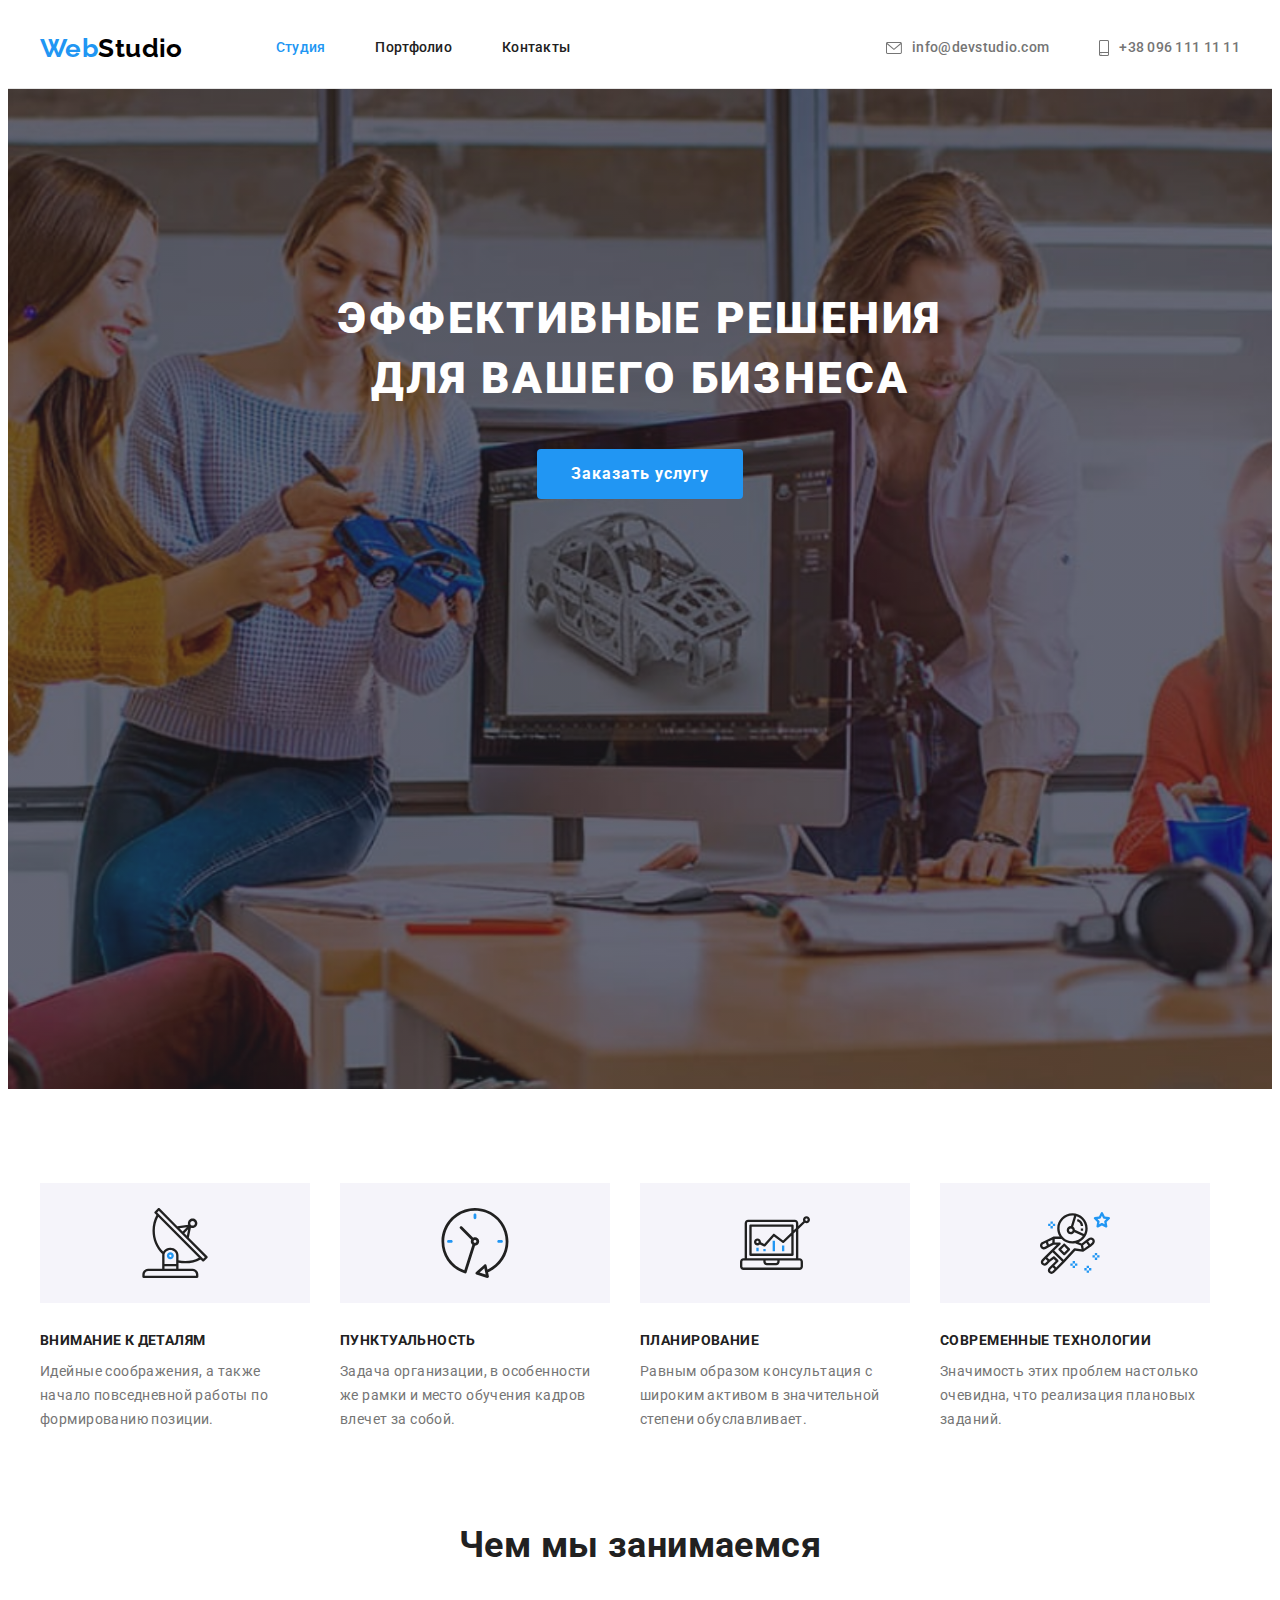
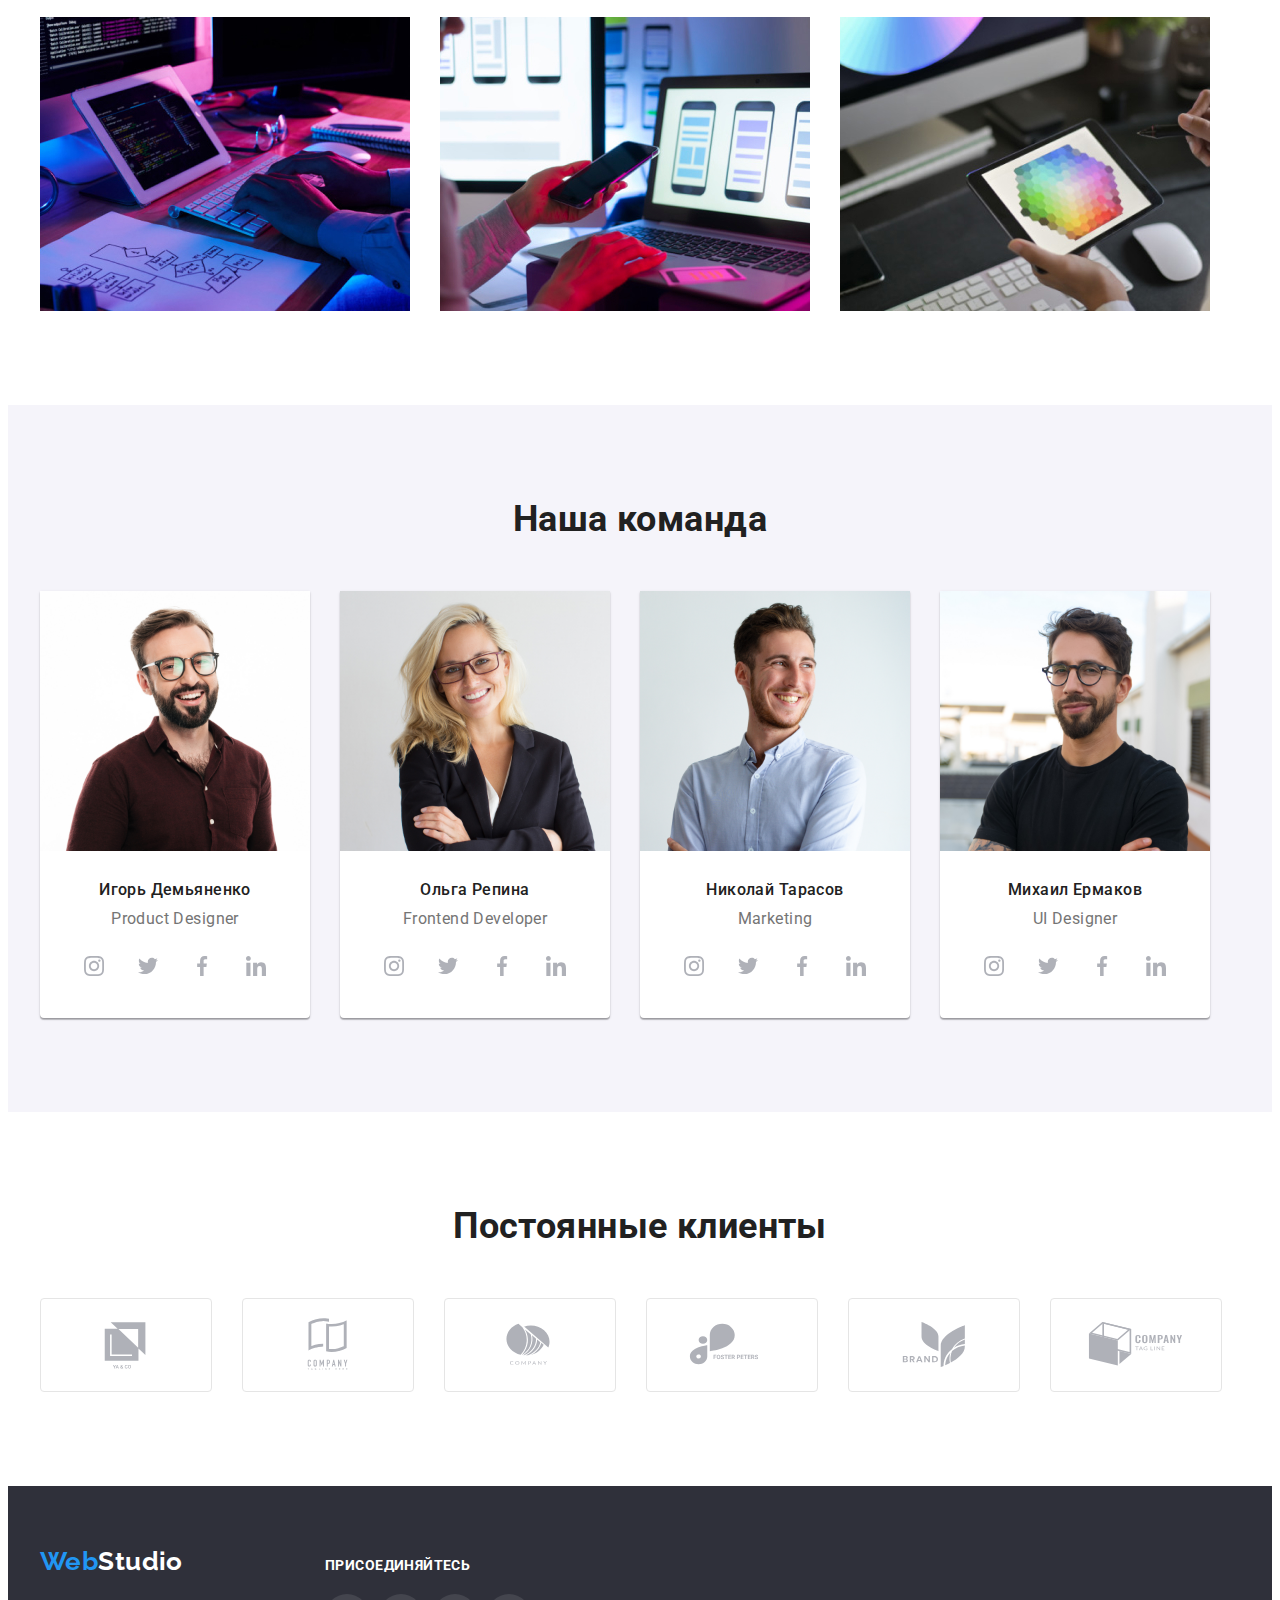
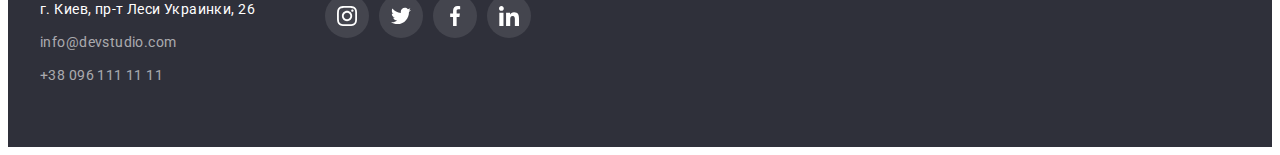
==== index.html @ 0ec6caa2 "Копирует файлы" ====
<!DOCTYPE html>
<html lang="ru">
  <head>
    <meta charset="UTF-8" />
    <meta http-equiv="X-UA-Compatible" content="IE=edge" />
    <meta name="viewport" content="width=device-width, initial-scale=1.0" />
    <title>Document</title>
    <link rel="preconnect" href="https://fonts.googleapis.com" />
    <link rel="preconnect" href="https://fonts.gstatic.com" crossorigin />
    <link
      href="https://fonts.googleapis.com/css2?family=Raleway:wght@700&family=Roboto:wght@400;500;700;900&display=swap"
      rel="stylesheet"
    />
    <link rel="stylesheet" href="https://cdnjs.cloudflare.com/ajax/libs/modern-normalize/1.1.0/modern-normalize.min.css" integrity="sha512-wpPYUAdjBVSE4KJnH1VR1HeZfpl1ub8YT/NKx4PuQ5NmX2tKuGu6U/JRp5y+Y8XG2tV+wKQpNHVUX03MfMFn9Q==" crossorigin="anonymous" referrerpolicy="no-referrer" />
    <link rel="stylesheet" href="./css/styles.css" />
  </head>
  <body>
    <!--Шапка профиля-->

    <header class="header">
      <div class="container nav-mine">
      <nav class="navigation">
        <a href="./index.html" class="logo">Web<span class="logoStudio">Studio</span></a>

        <ul class="site-nav list">
          <li class="item"><a href="./index.html" class="link current">Студия</a></li>
          <li class="item"><a href="./portfolio.html" class="link">Портфолио</a></li>
          <li class="item"><a href="" class="link">Контакты</a></li>
        </ul>
      </nav>
      <ul class="site-cont list">
        <li class="item">
          <a href="mailto:info@devstudio.com" class="link">
            <svg class="icon-envelope" width="16" height="12">
              <use href="./images/symbol-defs.svg#envelope"></use>
            </svg>
            info@devstudio.com</a></li>
        <li class="item">
          <a href="tel:+380961111111" class="link">
            <svg class="icon-envelope" width="10" height="16">
              <use href="./images/symbol-defs.svg#smartphone"></use>
            </svg>
            +38 096 111 11 11</a></li>
      </ul>
      </div>
    </header>
    <main>
      <!--Главная секция-->

      
      <section class="main-name">
        <div class="container">
        <h1 class="main-name-title">Эффективные решения <br> для вашего бизнеса</h1>
        <button type="button" class="button primary link">Заказать услугу</button>
        </div>
      </section>
      

      <!--Особенности-->

      <section class="section fon-bnf">
        <div class="container">
        <h2 class="section-title visually-hidden">Особенности</h2>
        <ul class="benefits list">
          <li class="item">
            <div class="item-icon">
              <svg class="icon-name-bnf">
                <use href="./images/symbol-defs.svg#antenna"></use>
              </svg>
            </div>
            <h3 class="benefits-title">Внимание к деталям</h3>
            <p class="benefits-about">
              Идейные соображения, а также начало повседневной работы по формированию позиции.
            </p>
          </li>
          <li class="item icon-clock">
            <div class="item-icon">
              <svg class="icon-name-bnf">
                <use href="./images/symbol-defs.svg#clock"></use>
              </svg>
            </div>
            <h3 class="benefits-title">Пунктуальность</h3>
            <p class="benefits-about">
              Задача организации, в особенности же рамки и место обучения кадров влечет за собой.
            </p>
          </li>
          <li class="item icon-diagram">
            <div class="item-icon">
              <svg class="icon-name-bnf">
                <use href="./images/symbol-defs.svg#diagram"></use>
              </svg>
            </div>
            <h3 class="benefits-title">Планирование</h3>
            <p class="benefits-about">
              Равным образом консультация с широким активом в значительной степени обуславливает.
            </p>
          </li>
          <li class="item icon-astronaut">
            <div class="item-icon">
              <svg class="icon-name-bnf">
                <use href="./images/symbol-defs.svg#astronaut"></use>
              </svg>
            </div>
            <h3 class="benefits-title">Современные технологии</h3>
            <p class="benefits-about">
              Значимость этих проблем настолько очевидна, что реализация плановых заданий.
            </p>
          </li>
        </ul>
        </div>
      </section>

      <!--Чем мы занимаемся-->

      <section class="section">
        <div class="container">
        <h2 class="section-title">Чем мы занимаемся</h2>

        <ul class="work-list list">
          <li class="item">
            <img src="./images/img1.jpg" alt="Компьютер" width="370" />
          </li>
          <li class="item">
            <img src="./images/img2.jpg" alt="Телефон" width="370" />
          </li>
          <li class="item">
            <img src="./images/img3.jpg" alt="Планшет" width="370" />
          </li>
        </ul>
        </div>
      </section>

      <!--Наша команда-->

      <section class="section fon-team">
        <div class="container">
        <h2 class="section-title">Наша команда</h2>

        <ul class="team list">
          <li class="item">
            <img src="./images/igor.jpg" alt="Игорь Демьяненко" width="270" />
            <div class="team-border">
            <h3 class="team-title">Игорь Демьяненко</h3>
            <p lang="en" class="team-position">Product Designer</p>
            <ul class="social list">
              <li class="item-social">
                
                <a href="" class="social-link link">
                  <svg class="icon-social">
                    <use href="./images/symbol-defs.svg#instagram-comd"></use>
                  </svg>
                </a>
                
              </li>
              <li class="item-social">
                
                <a href="" class="social-link link">
                  <svg class="icon-social">
                    <use href="./images/symbol-defs.svg#twitter-comd"></use>
                  </svg>
                </a>
                
              </li>
              <li class="item-social">
                
                <a href="" class="social-link link">
                  <svg class="icon-social">
                    <use href="./images/symbol-defs.svg#facebook-comd"></use>
                  </svg>
                </a>
                
              </li>
              <li class="item-social">
                
                <a href="" class="social-link link">
                  <svg class="icon-social">
                    <use href="./images/symbol-defs.svg#linkedin-comd"></use>
                  </svg>
                </a>
                
              </li>
            </ul>
            </div>
          </li>
          <li class="item">
            <img src="./images/olga.jpg" alt="Ольга Репина" width="270" />
            <div class="team-border">
            <h3 class="team-title">Ольга Репина</h3>
            <p lang="en" class="team-position">Frontend Developer</p>
            <ul class="social list">
              <li class="item-social">
                <div class="icon-border">
                <a href="" class="social-link link">
                <svg class="icon-social">
                  <use href="./images/symbol-defs.svg#instagram-comd"></use>
                </svg>
                </a>
                </div>
              </li>
              <li class="item-social">
                <div class="icon-border">
                <a href="" class="social-link link">
                <svg class="icon-social">
                  <use href="./images/symbol-defs.svg#twitter-comd"></use>
                </svg>
                </a>
                </div>
              </li>
              <li class="item-social">
                <div class="icon-border">
                <a href="" class="social-link link">
                <svg class="icon-social">
                  <use href="./images/symbol-defs.svg#facebook-comd"></use>
                </svg>
                </a>
                </div>
              </li>
              <li class="item-social">
                <div class="icon-border">
                <a href="" class="social-link link">
                <svg class="icon-social">
                  <use href="./images/symbol-defs.svg#linkedin-comd"></use>
                </svg>
                </a>
                </div>
              </li>
            </ul>
            </div>
            
          </li>
          <li class="item">
            <img src="./images/nikolay.jpg" alt="Николай Тарасов" width="270" />
            <div class="team-border">
            <h3 class="team-title">Николай Тарасов</h3>
            <p lang="en" class="team-position">Marketing</p>
            <ul class="social list">
              <li class="item-social">
                <div class="icon-border">
                <a href="" class="social-link link">
                <svg class="icon-social">
                  <use href="./images/symbol-defs.svg#instagram-comd"></use>
                </svg>
                </a>
                </div>
              </li>
              <li class="item-social">
                <div class="icon-border">
                <a href="" class="social-link link">
                <svg class="icon-social">
                  <use href="./images/symbol-defs.svg#twitter-comd"></use>
                </svg>
                </a>
                </div>
              </li>
              <li class="item-social">
                <div class="icon-border">
                <a href="" class="social-link link">
                <svg class="icon-social">
                  <use href="./images/symbol-defs.svg#facebook-comd"></use>
                </svg>
                </a>
                </div>
              </li>
              <li class="item-social">
                <div class="icon-border">
                <a href="" class="social-link link">
                <svg class="icon-social">
                  <use href="./images/symbol-defs.svg#linkedin-comd"></use>
                </svg>
                </a>
                </div>
              </li>
            </ul>
            </div>
            
          </li>
          <li class="item">
            <img src="./images/mihail.jpg" alt="Михаил Ермаков" width="270" />
            <div class="team-border">
            <h3 class="team-title">Михаил Ермаков</h3>
            <p lang="en" class="team-position">UI Designer</p>
            <ul class="social list">
              <li class="item-social">
                <div class="icon-border">
                <a href="" class="social-link link">
                <svg class="icon-social">
                  <use href="./images/symbol-defs.svg#instagram-comd"></use>
                </svg>
                </a>
                </div>
              </li>
              <li class="item-social">
                <div class="icon-border">
                <a href="" class="social-link link">
                <svg class="icon-social">
                  <use href="./images/symbol-defs.svg#twitter-comd"></use>
                </svg>
                </a>
                </div>
              </li>
              <li class="item-social">
                <div class="icon-border">
                <a href="" class="social-link link">
                <svg class="icon-social">
                  <use href="./images/symbol-defs.svg#facebook-comd"></use>
                </svg>
                </a>
                </div>
              </li>
              <li class="item-social">
                <div class="icon-border">
                <a href="" class="social-link link">
                <svg class="icon-social">
                  <use href="./images/symbol-defs.svg#linkedin-comd"></use>
                </svg>
                </a>
                </div>
              </li>
            </ul>
            </div>
            
          </li>
        </ul>
        </div>
      </section>
      
      <!--Постоянные клиенты-->

      <section class="section">
        <div class="container">
        <h2 class="section-title">Постоянные клиенты</h2>
        <ul class="clients list">
          
          <li class="item">
            
            <a href="" class="clients-link link">
              <svg class="icon-name">
                <use href="./images/symbol-defs.svg#Logo-6"></use>
              </svg>
            </a>
            
          </li>
          
          <li class="item">
            
            <a href="" class="clients-link link">
              <svg class="icon-name">
                <use href="./images/symbol-defs.svg#Logo-1"></use>
              </svg>
            </a>
            
          </li>
          <li class="item">
            
            <a href="" class="clients-link link">
              <svg class="icon-name">
                <use href="./images/symbol-defs.svg#Logo-2"></use>
              </svg>
            </a>
            
          </li>
          <li class="item">
            
            <a href="" class="clients-link link">
              <svg class="icon-name">
                <use href="./images/symbol-defs.svg#Logo-3"></use>
              </svg>
            </a>
            
          </li>
          <li class="item">
            
            <a href="" class="clients-link link">
              <svg class="icon-name">
                <use href="./images/symbol-defs.svg#Logo-4"></use>
              </svg>
            </a>
            
          </li>
          <li class="item">
            
            <a href="" class="clients-link link">
              <svg class="icon-name">
                <use href="./images/symbol-defs.svg#Logo-5"></use>
              </svg>
            </a>
            
          </li>
        </ul>
        </div>
      </section>

    </main>

    <!--Подвал-->

    <footer class="footer-page">
      <div class="container">
      <div class="foot-cont">  
      <a href="./index.html" class="logo">Web<span class="logofootStudio">Studio</span></a>

      <div class="address-cont">
      <address class="contacts">
        <ul class="address list">
          <li class="item">
            <a href="" target="_blank" rel="noreferrer noopener" class="address-maps link"
              >г. Киев, пр-т Леси Украинки, 26
              </a>
          </li>
          <li class="item">
            <a href="mailto:info@devstudio.com" class="address-mail link">info@devstudio.com</a>
          </li>
          <li class="item">
            <a href="tel:+380961111111" class="address-mail link">+38 096 111 11 11</a>
          </li>
        </ul>
      </address>
      </div>
      </div>
      
      <div class="soc-fut">
      <h2 class="titel-fut">присоединяйтесь</h2>
      <ul class="fut-list list">
        <li class="item-fut">
          
          <a href="" class="social-border">
          <svg class="icon-fut">
            <use href="./images/symbol-defs.svg#instagram-fut"></use>
          </svg>
          </a>
          
        </li>
        <li class="item-fut">
          
          <a href="" class="social-border">
          <svg class="icon-fut">
            <use href="./images/symbol-defs.svg#twitter-fut"></use>
          </svg>
          </a>
          
        </li>
        <li class="item-fut">
          
          <a href="" class="social-border">
          <svg class="icon-fut">
            <use href="./images/symbol-defs.svg#facebook-fut"></use>
          </svg>
          </a>
          
        </li>
        <li class="item-fut">
          
          <a href="" class="social-border">
          <svg class="icon-fut">
            <use href="./images/symbol-defs.svg#linkedin-fut"></use>
          </svg>
          </a>
          
        </li>
      </ul>
      </div>
      
      </div>
    </footer>
  </body>
</html>
---- css/styles.css ----
/*цвет вторичного текста color: #212121*/
/*цвет основного текста color: #757575*/
/*color: #FFFFFF*/
/*акцент #2196F3*/
/*цвет контакты футер color: rgba(255, 255, 255, 0.6);*/
/*цвет фона бизнес и футер background: #2F303A*/
/*цвет наша команда фон background: #F5F4FA*/

:root {
  --primary-text-color: #757575;
  --title-text-color: #212121;
  --accent-color: #2196f3;
  --primary-bg-color: #ffffff;
  --fon-btn-color: #f5f4fa;
  --color-border: #EEEEEE;
  --color-border-buttom: #E5E5E5;
}

body {
  color: var(--primary-text-color);
  background-color: var(--primary-bg-color);
  font-family: Roboto, sans-serif;
  font-size: 14px;
  letter-spacing: 0.03em;
}

h1,
h2,
h3,
h4,
h5,
h6,
p,
ul {
  margin: 0;
}
img {
  display: block;
  max-width: 100%;
  height: auto;
}
address {
  font-style: normal;
}

.section {
  padding: 94px 0;
}

.list {
  list-style: none;
  padding: 0;
  margin: 0;
}

.link {
  text-decoration: none;
}

.container {
  width: 1200px;
  margin-left: auto;
  margin-right: auto;
  padding-left: 15px;
  padding-right: 15px;
  
  /* outline: 2px solid tomato; */
}



.logo {
  color: var(--accent-color);
  font-family: Raleway, sans-serif;
  text-decoration: none;
  font-weight: 700;
  font-size: 26px;
  line-height: 1.19;
}
.logoStudio {
  color: #000000;
}


/* header site-nav*/
.header {
  display: flex;
  align-items: center;
  border-bottom: 1px solid var(--color-border-buttom);
}

.site-nav .link {
  display: block;
  padding-top: 32px;
  padding-bottom: 32px;

  color: var(--title-text-color);
  text-decoration: none;
}
.site-nav .link:hover,
.site-nav .link:focus {
  color: var(--accent-color);
}

.site-nav .link.current {
  color: var(--accent-color);
}
.site-nav {
  display: flex;
  align-items: center;
  margin-left: 93px;

  font-weight: 500;
  letter-spacing: 0.02em;
  line-height: 1.14;
}

.site-nav .item:not(:last-child) {
  margin-right: 50px;
}
.nav-mine {
  display: flex;
  align-items: center;
}

.navigation {
  display: flex;
  align-items: center;
}

/* header contacts*/
.site-cont a {
  color: var(--primary-text-color);
}

.site-cont .link:hover,
.site-cont .link:focus {
  color: var(--accent-color);
}
.site-cont {
  display: flex;
  margin-left: auto;

  font-weight: 500;
  line-height: 1.14;
  letter-spacing: 0.02em;
}
.site-cont .item + .item {
  margin-left: 50px;
}

.site-cont .link {
  display: flex;
  align-items:center;
  padding-top: 32px;
  padding-bottom: 32px;
}

.icon-envelope {
  fill: currentColor;
  margin-right: 10px;
}


/* Главная секция*/
.main-name {
  background-color: #2f303a;
  background-image: linear-gradient(
    to right,
    rgba(47, 48, 58, 0.4),
    rgba(47, 48, 58, 0.4)
  ), url(../images/Img-fon.jpg);
  background-repeat: no-repeat;
  background-position: center; 
  height: 600px;
  max-width: 1600px;
  margin-left: auto;
  margin-right: auto;
  background-size: cover;
  
  text-align: center;
  padding: 200px 0;
}
.main-name .main-name-title {
  margin-top: 0;
  margin-bottom: 40px;
  color: var(--primary-bg-color);
  font-weight: 900;
  font-size: 44px;
  line-height: 1.36;
  text-align: center;
  letter-spacing: 0.06em;
  text-transform: uppercase;
}


.section-title {
  margin-top: 0;
  margin-bottom: 50px;

  color: var(--title-text-color);
  font-weight: 700;
  font-size: 36px;
  line-height: 1.16;
  text-align: center;
  
}

/*особенности*/
.fon-bnf {
  padding-bottom: 0;
}
.benefits {
  display: flex;
}

.benefits .item {
  width: 270px;
  
}
.item-icon {
  display: flex;
  /* outline: 2px solid tomato; */
  justify-content: center;
  align-items: center;
  height: 120px;
  background-color: var(--fon-btn-color);
  margin-bottom: 30px;

}
.icon-name-bnf {
  width: 70px;
  height: 70px;
}



.benefits .item:not(:last-child) {
  margin-right: 30px;
}

.benefits .benefits-title {
  margin-top: 0;
  margin-bottom: 10px;

  color: var(--title-text-color);
  font-weight: 700;
  font-size: 14px;
  line-height: 1.14;
  text-transform: uppercase;
}

.benefits .benefits-about {
  margin-top: 0;
  margin-bottom: 0;

  line-height: 1.72;
}

/*Чем мы занимаемся*/

.work-list {
  display: flex;
}
.work-list .item {
  width: 370px;
}
.work-list .item:not(:last-child) {
  margin-right: 30px;
}

/*Наша команда*/
.fon-team {
  background-color: var(--fon-btn-color);
}
.team .team-title {
  margin: 0;
  margin-bottom: 10px;

  color: var(--title-text-color);
  font-weight: 500;
  font-size: 16px;
  line-height: 1.18;
  
}

.team .team-position {
  margin-top: 0;
  margin-bottom: 0;
  font-size: 16px;
  line-height: 1.18;
}

.team {
  display: flex;
}
.team .item {
  width: 270px;
  background: var(--primary-bg-color);
  box-shadow: 0px 1px 3px rgba(0, 0, 0, 0.12), 0px 1px 1px rgba(0, 0, 0, 0.14), 0px 2px 1px rgba(0, 0, 0, 0.2);
  border-radius: 0px 0px 4px 4px;
}
.team .item:not(:last-child) {
  margin-right: 30px;
}
.team-border {
  padding: 30px 0;
  text-align: center;
}

.social {
  display: flex;
  justify-content: center;
  margin-top: 16px;
}

.item-social .social-link {
  display: flex;
  align-items: center;
  justify-content: center;
  width: 44px;
  height: 44px;   
  border-radius: 50%;
  color: #AFB1B8;
  /* outline: 2px solid tomato; */
}
.icon-social {
  width: 20px;
  height: 20px;
  fill: currentColor;
  
}
.social .item-social:not(:last-child) {
  margin-right: 10px;
}

.icon-social:hover, .icon-social:focus, 
.social-link:hover, .social-link:focus {
  color: var(--primary-bg-color);
  background-color: var(--accent-color);
}



/*Постоянные клиенты*/

.clients {
  display: flex;
}
.clients-link {
  display: flex;
  justify-content: center;
  align-items: center;
  width: 170px;
  height: 92px;
  border-radius: 4px;
  border: 1px solid var(--color-border-buttom);
  color: #AFB1B8;
  
}
.icon-name {
  width: 106px;
  height: 60px;
  fill: currentColor;
  
}

.clients-link .icon-name:hover, 
.clients-link .icon-name:focus, 
.clients-link:hover, .clients-link:focus {
  color: var(--accent-color);
  border-color: var(--accent-color);
}


/* .clients-border {
  width: 170px;
  height: 92px;
  border-radius: 4px;
  padding: 16px 32px;
  border: 2px solid var(--color-border-buttom);
} */

.clients-border:hover {
  border: 2px solid var(--accent-color);
  padding: 16px 32px;
}

.clients .item:not(:last-child) {
  margin-right: 30px;
}



/*footer*/
.footer-page {
  background-color: #2f303a;
  padding: 60px 0;
}

.logofootStudio {
  color: var(--primary-bg-color);
}

.address .address-maps {
  color: var(--primary-bg-color);
}

.address .address-mail {
  color: rgba(255, 255, 255, 0.6);
}
.address .link:hover,
.address .link:focus {
  color: var(--accent-color);
}
.address .item {
  display: block;
}

.address-cont {
  margin-top: 20px;
}


.address .item:not(:last-child) {
  margin-bottom: 9px;
}

.contacts a {
  line-height: 1.72;
}

.titel-fut {
  font-weight: 700;
  font-size: 14px;
  line-height: 1.14;
  letter-spacing: 0.03em;
  text-transform: uppercase;
  color: var(--primary-bg-color);
}

.icon-fut {
  width: 20px;
  height: 20px;
}
.fut-list {
  display: flex;
  margin-top: 20px;
}
.footer-page .container {
  display: flex;
  align-items: baseline;
}

.soc-fut {
  margin-left: 70px;
}
.social-border {
  display: flex;
  align-items: center;
  justify-content: center;
  width: 44px;
  height: 44px;   
  border-radius: 50%;
  background-color: rgba(255, 255, 255, 0.1);
  
}
.fut-list .item-fut:not(:last-child) {
  margin-right: 10px;
}
.social-border:hover, .social-border:focus {
  background-color: var(--accent-color);
}



/*button*/

.button {
  border-radius: 4px;
  color: var(--title-text-color);
  background-color: var(--fon-btn-color);
  cursor: pointer;
  font-family: inherit;
  font-weight: 500;
  font-size: 16px;
  line-height: 1.63;
  text-align: center;
  border: 2px solid transparent;
  letter-spacing: 0.03em;
}

.button.primary.link {
  padding: 10px 32px;
  align-items: center;
}

.main-name .link:hover,
.main-name .link:focus {
  background-color: var(--accent-color);
  background-color: #188ce8;
}

.filtr .link:hover,
.filtr .link:focus {
  color: var(--primary-bg-color);
  background-color: var(--accent-color);
  box-shadow: 0px 3px 1px rgba(0, 0, 0, 0.1), 0px 1px 2px rgba(0, 0, 0, 0.08), 0px 2px 2px rgba(0, 0, 0, 0.12);
}
.button.primary {
  color: var(--primary-bg-color);
  background-color: var(--accent-color);
  font-weight: 700;
  letter-spacing: 0.06em;
}

.button.link {
  padding: 6px 22px;
}
.filtr {
  display: flex;
  margin-bottom: 50px;
  justify-content: center;
  align-items: center;
}

.filtr .item:not(:last-child) {
  margin-right: 8px;
}

/*Портфолио*/
.work .work-titel {
  color: var(--title-text-color);
}
.work .section-title {
  margin-bottom: 4px;

  font-weight: 700;
  font-size: 18px;
  line-height: 2;
  text-align: left;
  letter-spacing: 0.06em;
}

.work .work-about {
  margin-top: 0;
  margin-bottom: 0;

  font-size: 16px;
  line-height: 1.87;
}

.work-examples {
  display: flex;
  flex-wrap: wrap;

  margin-left: -30px;
  margin-top: -30px;
}

.work-examples .item {
  flex-basis: calc(100% / 3 - 30px);

  margin-left: 30px;
  margin-top: 30px;
}

.work-border {
  padding: 20px 24px;
  border-bottom: 1px solid var(--color-border);
  border-left: 1px solid var(--color-border);
  border-right: 1px solid var(--color-border);
}



.visually-hidden {
  position: absolute;
  width: 1px;
  height: 1px;
  margin: -1px;
  border: 0;
  padding: 0;
  white-space: nowrap;
  clip-path: inset(100%);
  clip: rect(0 0 0 0);
  overflow: hidden;
}
.shadow {
  display: block;
}
.shadow:hover,
.shadow:focus {
  box-shadow: 0px 1px 1px rgba(0, 0, 0, 0.12), 0px 4px 4px rgba(0, 0, 0, 0.06), 1px 4px 6px rgba(0, 0, 0, 0.16);
}



/* .fon-bnf {
  background-color: aquamarine;
}
.fon-work {
  background-color: chartreuse;
} */
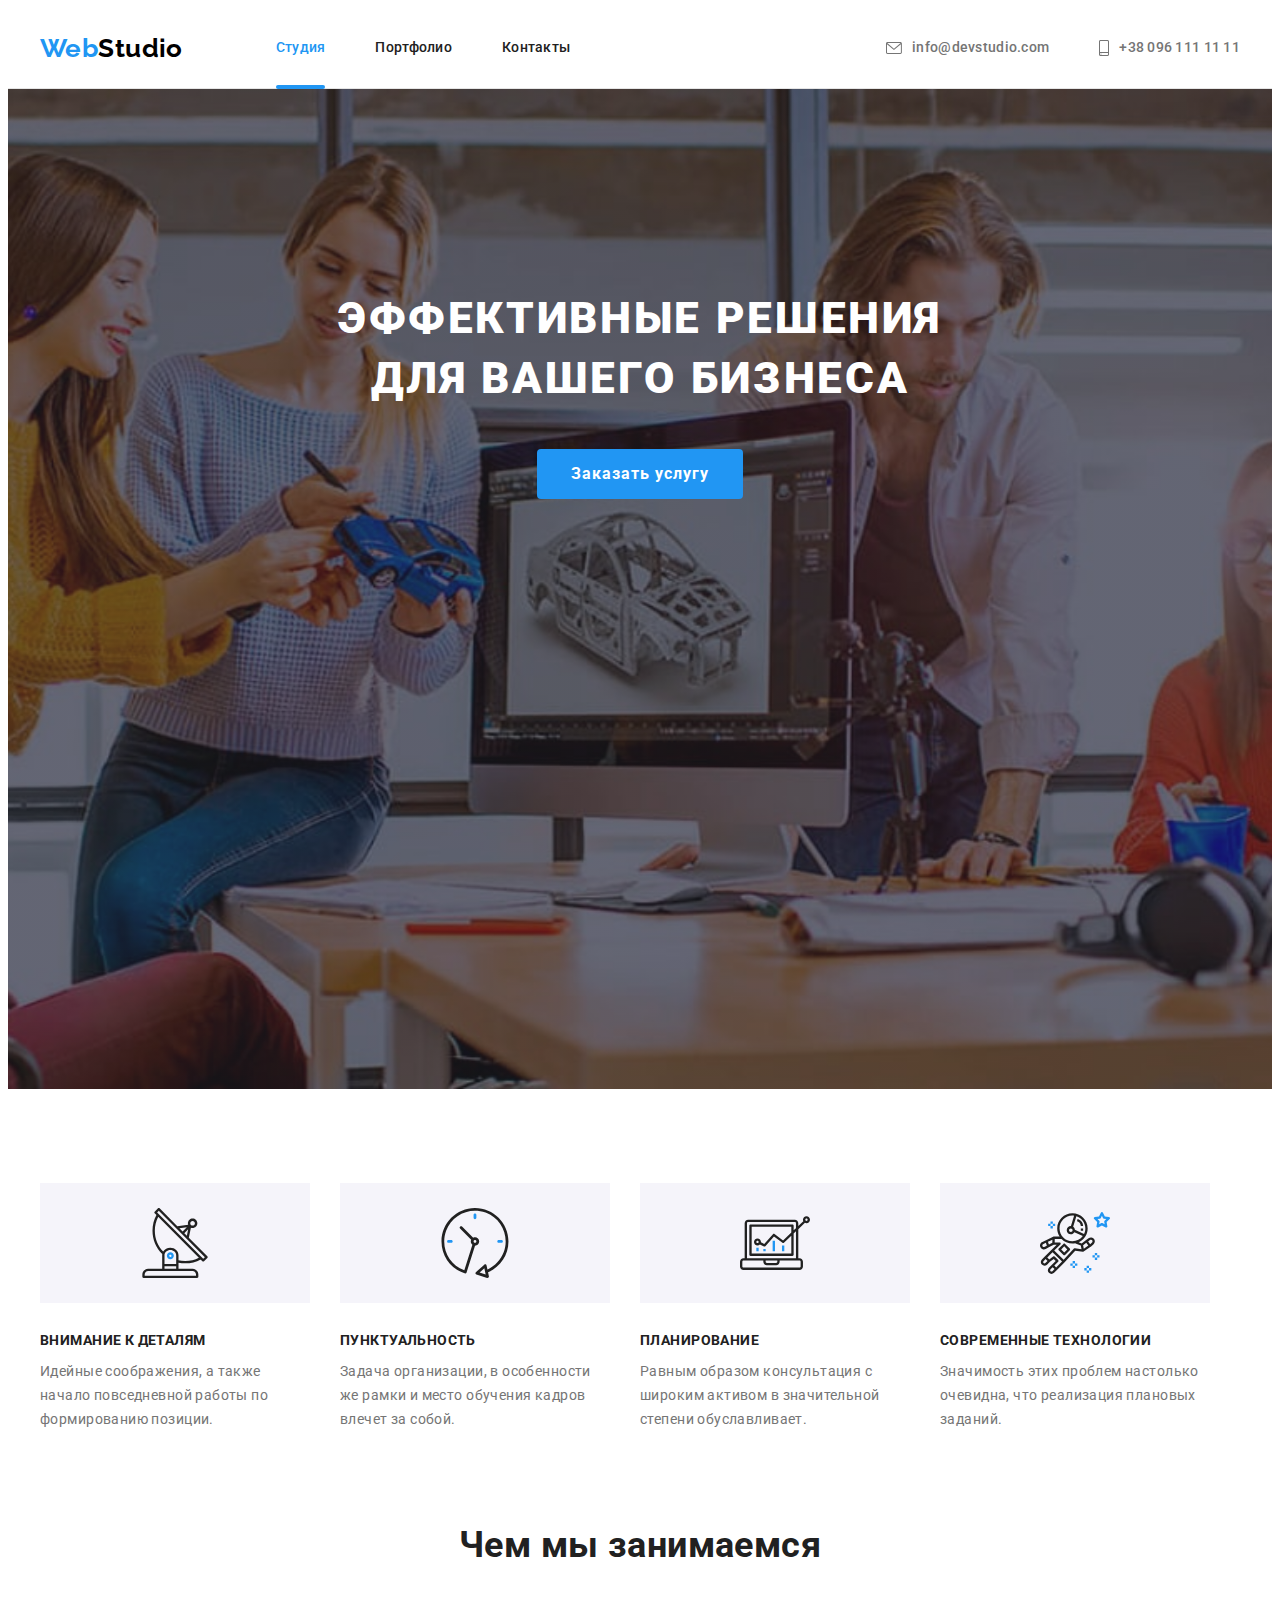
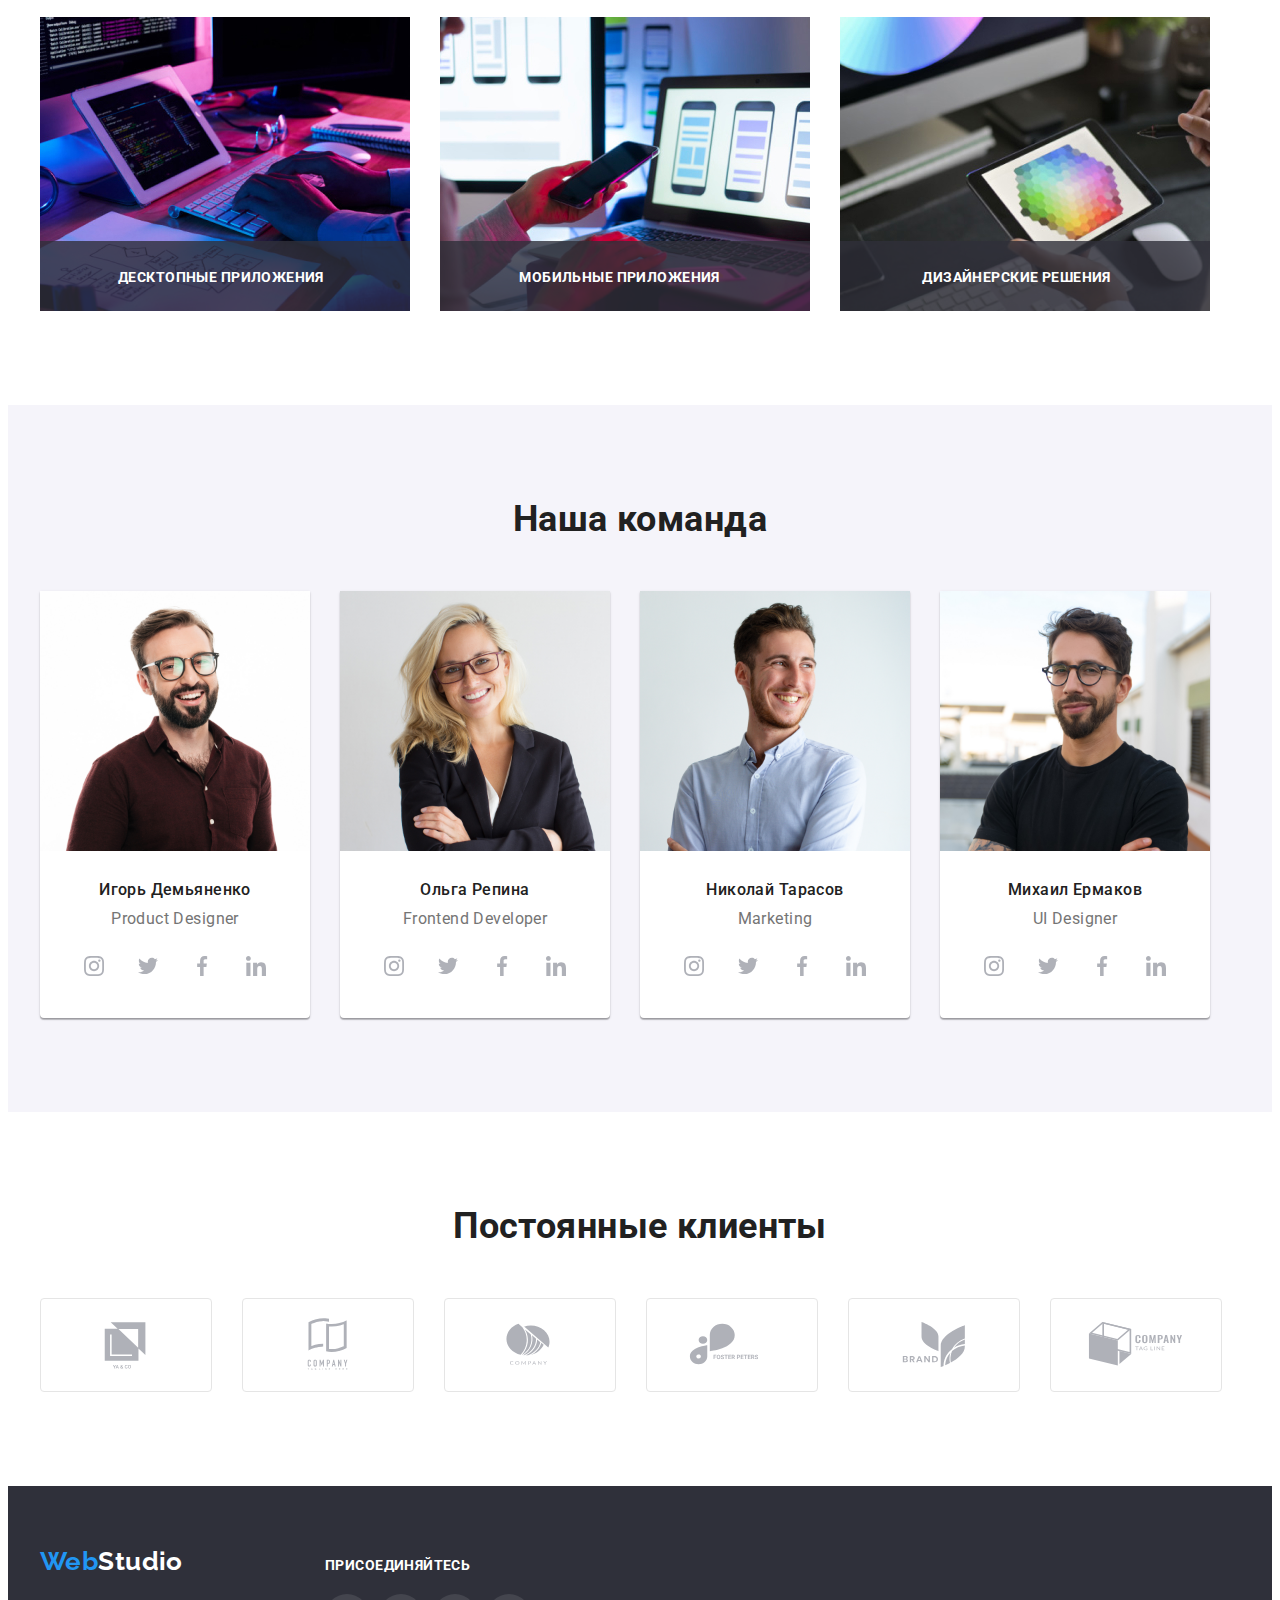
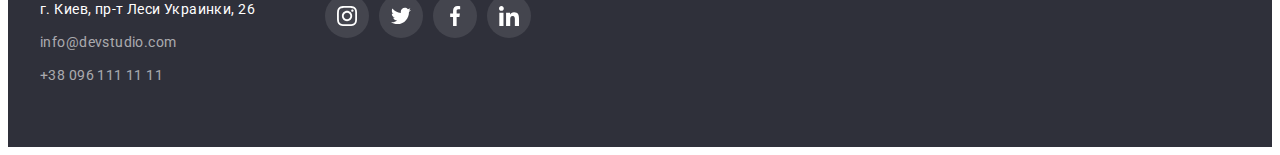
==== commit eec8cffc: "Добавляет модальное окно" ====
--- a/index.html
+++ b/index.html
@@ -23,9 +23,12 @@
         <a href="./index.html" class="logo">Web<span class="logoStudio">Studio</span></a>
 
         <ul class="site-nav list">
-          <li class="item"><a href="./index.html" class="link current">Студия</a></li>
-          <li class="item"><a href="./portfolio.html" class="link">Портфолио</a></li>
-          <li class="item"><a href="" class="link">Контакты</a></li>
+          <li class="item">
+            <a href="./index.html" class="link current">Студия</a></li>
+          <li class="item">
+            <a href="./portfolio.html" class="link">Портфолио</a></li>
+          <li class="item">
+            <a href="" class="link">Контакты</a></li>
         </ul>
       </nav>
       <ul class="site-cont list">
@@ -51,7 +54,7 @@
       <section class="main-name">
         <div class="container">
         <h1 class="main-name-title">Эффективные решения <br> для вашего бизнеса</h1>
-        <button type="button" class="button primary link">Заказать услугу</button>
+        <button type="button" class="button primary link" data-modal-open>Заказать услугу</button>
         </div>
       </section>
       
@@ -118,13 +121,28 @@
 
         <ul class="work-list list">
           <li class="item">
-            <img src="./images/img1.jpg" alt="Компьютер" width="370" />
-          </li>
-          <li class="item">
-            <img src="./images/img2.jpg" alt="Телефон" width="370" />
-          </li>
-          <li class="item">
-            <img src="./images/img3.jpg" alt="Планшет" width="370" />
+            <div class="app-thumb">
+              <img src="./images/img1.jpg" alt="Компьютер" width="370" />
+              <div class="app-text">
+                <p>Десктопные приложения</p>
+              </div>
+            </div>
+          </li>
+          <li class="item">
+            <div class="app-thumb">
+              <img src="./images/img2.jpg" alt="Телефон" width="370" />
+              <div class="app-text">
+                <p>Мобильные приложения</p>
+              </div>
+            </div>
+          </li>
+          <li class="item">
+            <div class="app-thumb">
+              <img src="./images/img3.jpg" alt="Планшет" width="370" />
+              <div class="app-text">
+                <p>Дизайнерские решения</p>
+              </div>
+            </div>
           </li>
         </ul>
         </div>
@@ -462,5 +480,19 @@
       
       </div>
     </footer>
+
+    <!--Модальное окно-->
+
+    <div class="backdrop is-hidden" data-modal>
+      <div class="modal">
+        <button class="close" data-modal-close>
+          <svg class="icon-close">
+            <use href="./images/symbol-defs.svg#close-black-18dp-2-1"></use>
+          </svg>
+        </button>
+      </div>
+    </div>
+
+    <script src="./js/modal.js"></script>
   </body>
 </html>
--- a/css/styles.css
+++ b/css/styles.css
@@ -82,7 +82,7 @@
 }
 
 
-/* header site-nav*/
+/* --------------header site-nav------------*/
 .header {
   display: flex;
   align-items: center;
@@ -106,6 +106,8 @@
   color: var(--accent-color);
 }
 .site-nav {
+  
+
   display: flex;
   align-items: center;
   margin-left: 93px;
@@ -128,7 +130,7 @@
   align-items: center;
 }
 
-/* header contacts*/
+/* ------------header contacts---------------*/
 .site-cont a {
   color: var(--primary-text-color);
 }
@@ -161,8 +163,22 @@
   margin-right: 10px;
 }
 
-
-/* Главная секция*/
+.site-nav .item {
+  position: relative;
+}
+.site-nav .link.current::after {
+  content: "";
+  position: absolute;
+  bottom: -1px;
+  display: block;
+  width: 100%;
+  height: 4px;
+  border-radius: 2px;
+  background-color: var(--accent-color);
+  
+}
+
+/* ------------------Главная секция-------------*/
 .main-name {
   background-color: #2f303a;
   background-image: linear-gradient(
@@ -206,7 +222,7 @@
   
 }
 
-/*особенности*/
+/*----------------особенности----------------*/
 .fon-bnf {
   padding-bottom: 0;
 }
@@ -257,7 +273,7 @@
   line-height: 1.72;
 }
 
-/*Чем мы занимаемся*/
+/*---------------Чем мы занимаемся-------------*/
 
 .work-list {
   display: flex;
@@ -269,7 +285,42 @@
   margin-right: 30px;
 }
 
-/*Наша команда*/
+.app-thumb {
+  position: relative;
+}
+
+
+.app-text {
+  position: absolute;
+  display: block;
+  bottom: 7%;
+  left: 35%;
+  transform: translate(-25%, -25%);
+  margin: 0 auto;
+
+  font-weight: 700;
+  font-size: 14px;
+  line-height: 1.14;
+  text-align: center;
+  letter-spacing: 0.03em;
+  text-transform: uppercase;
+
+  color: #FFFFFF;
+}
+.app-thumb::before {
+  display: inline-block;
+  position: absolute;
+  content: "";
+  width: 100%;
+  height: 70px;
+  left: 0;
+  bottom: 0;
+
+  background-color: rgba(47, 48, 58, 0.8);
+}
+
+
+/*----------------Наша команда---------------*/
 .fon-team {
   background-color: var(--fon-btn-color);
 }
@@ -342,7 +393,7 @@
 
 
 
-/*Постоянные клиенты*/
+/*--------------Постоянные клиенты-----------*/
 
 .clients {
   display: flex;
@@ -373,13 +424,7 @@
 }
 
 
-/* .clients-border {
-  width: 170px;
-  height: 92px;
-  border-radius: 4px;
-  padding: 16px 32px;
-  border: 2px solid var(--color-border-buttom);
-} */
+
 
 .clients-border:hover {
   border: 2px solid var(--accent-color);
@@ -392,7 +437,7 @@
 
 
 
-/*footer*/
+/*-------------------footer------------------*/
 .footer-page {
   background-color: #2f303a;
   padding: 60px 0;
@@ -474,7 +519,7 @@
 
 
 
-/*button*/
+/*-------------button-------------------*/
 
 .button {
   border-radius: 4px;
@@ -528,7 +573,7 @@
   margin-right: 8px;
 }
 
-/*Портфолио*/
+/*-----------------Портфолио--------------*/
 .work .work-titel {
   color: var(--title-text-color);
 }
@@ -593,12 +638,97 @@
 .shadow:focus {
   box-shadow: 0px 1px 1px rgba(0, 0, 0, 0.12), 0px 4px 4px rgba(0, 0, 0, 0.06), 1px 4px 6px rgba(0, 0, 0, 0.16);
 }
-
-
-
-/* .fon-bnf {
-  background-color: aquamarine;
-}
-.fon-work {
-  background-color: chartreuse;
-} */+.shadow:hover .text-thumb, 
+.shadow:focus .text-thumb {
+  opacity: 1;
+}
+
+.work-thumb {
+  position: relative;
+}
+.text-thumb {
+  position: absolute;
+  display: block;
+  top: 50%;
+  left: 50%;
+  transform: translate(-50%, -50%);
+
+  width: 322px;
+  height: 168px;
+
+  font-size: 18px;
+  line-height: 1.56;
+  letter-spacing: 0.03em;
+
+  color: #FFFFFF;
+
+  opacity: 0;
+}
+
+.work-thumb::before {
+  display: inline-block;
+  position: absolute;
+  content: "";
+  width: 100%;
+  height: 100%;
+  background-color: rgba(33, 150, 243, 0.9);
+
+  opacity: 0;
+}
+
+.shadow:hover .work-thumb::before, 
+.shadow:focus .work-thumb::before {
+  opacity: 1;
+}
+
+
+/*-------------модальное окно--------------*/
+
+.backdrop {
+  position: fixed;
+  top: 0;
+  left: 0;
+  width: 100%;
+  height: 100%;
+
+  background-color:rgba(0, 0, 0, 0.2);
+}
+.modal {
+  position: absolute;
+  top: 50%;
+  left: 50%;
+  transform: translate(-50%, -50%);
+
+  width: 528px;
+  height: 581px;
+  
+
+  background: var(--primary-bg-color);
+  box-shadow: 0px 1px 3px rgba(0, 0, 0, 0.12), 0px 1px 1px rgba(0, 0, 0, 0.14), 0px 2px 1px rgba(0, 0, 0, 0.2);
+  border-radius: 4px;
+}
+
+.icon-close {
+  width: 18px;
+  height: 18px;
+}
+.close {
+  display: flex;
+  justify-content: center;
+  align-items: center;
+  margin-top: 8px;
+  margin-right: 8px;
+  margin-bottom: auto;
+  margin-left: auto;
+  width: 30px;
+  height: 30px;
+
+  background-color: var(--primary-bg-color);
+  border: 1px solid rgba(0, 0, 0, 0.1);
+  border-radius: 50%;
+}
+
+.backdrop.is-hidden {
+  opacity: 0;
+  pointer-events: none;
+}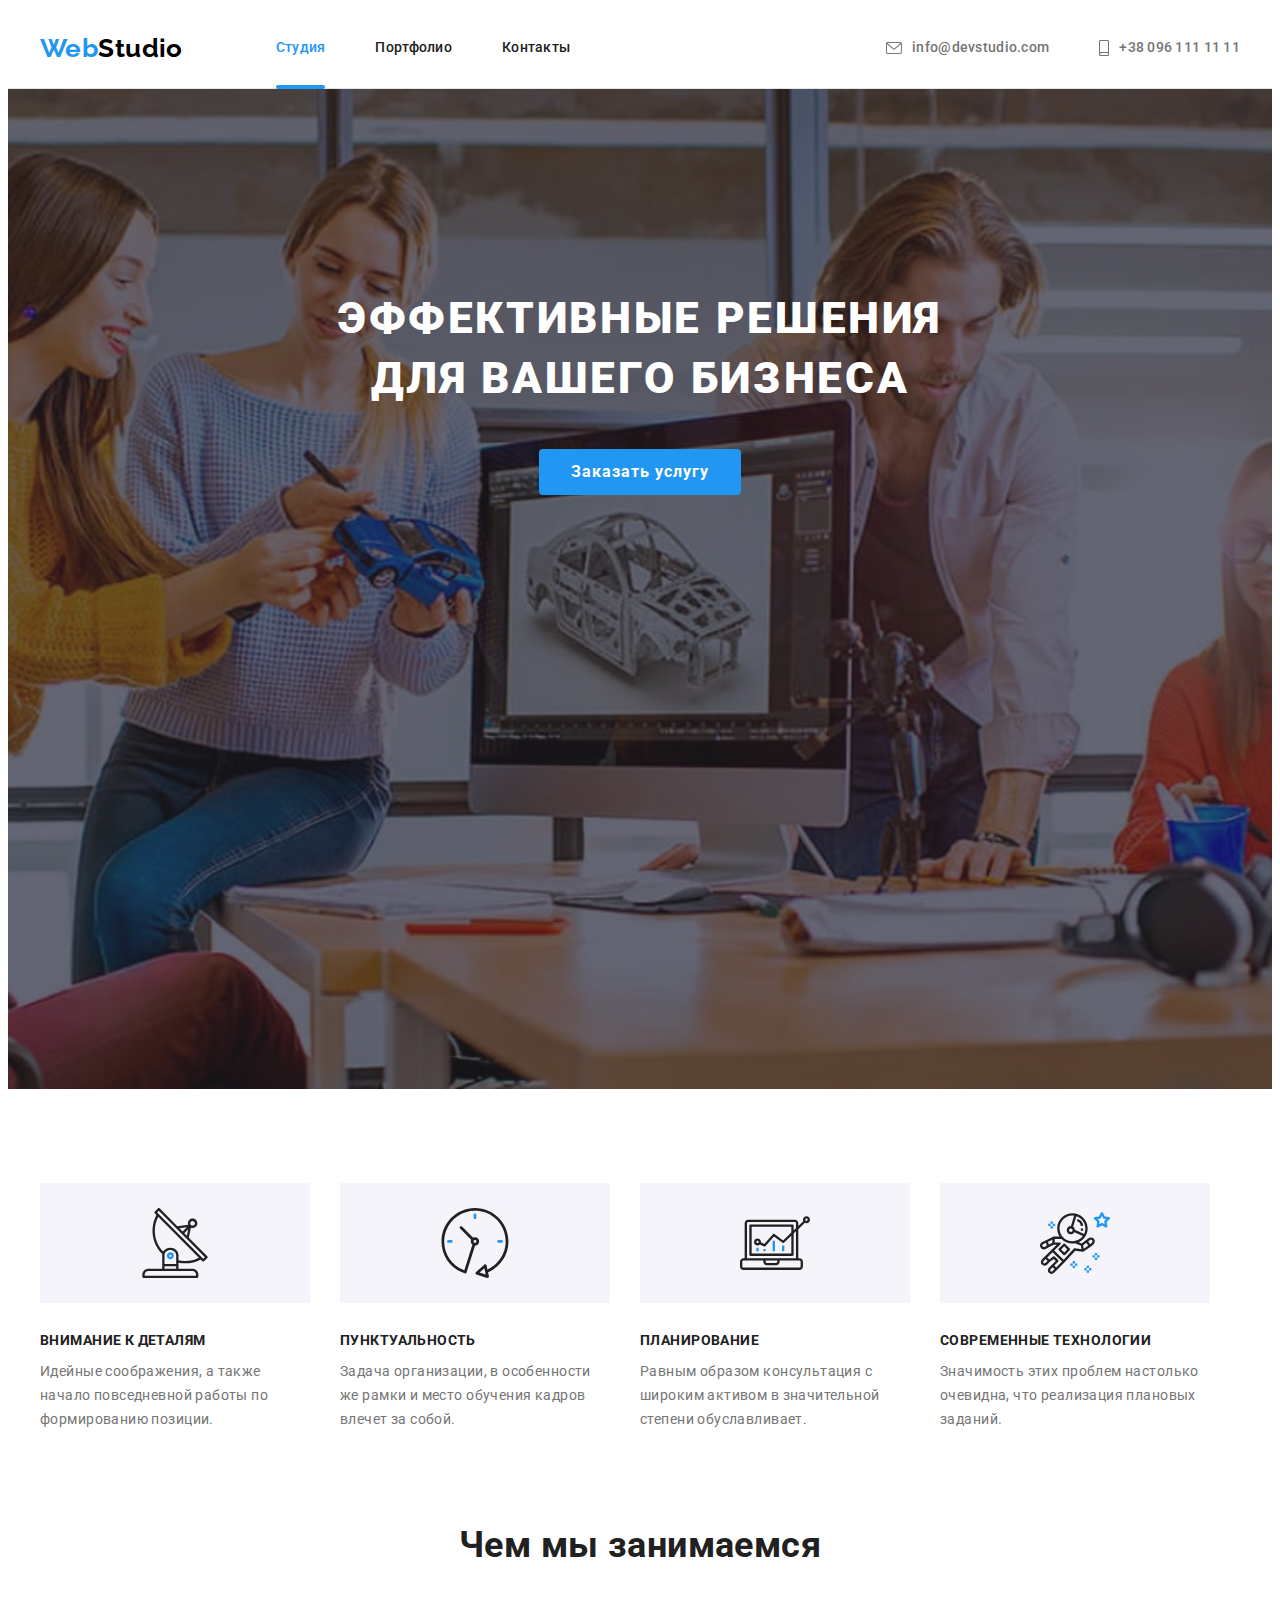
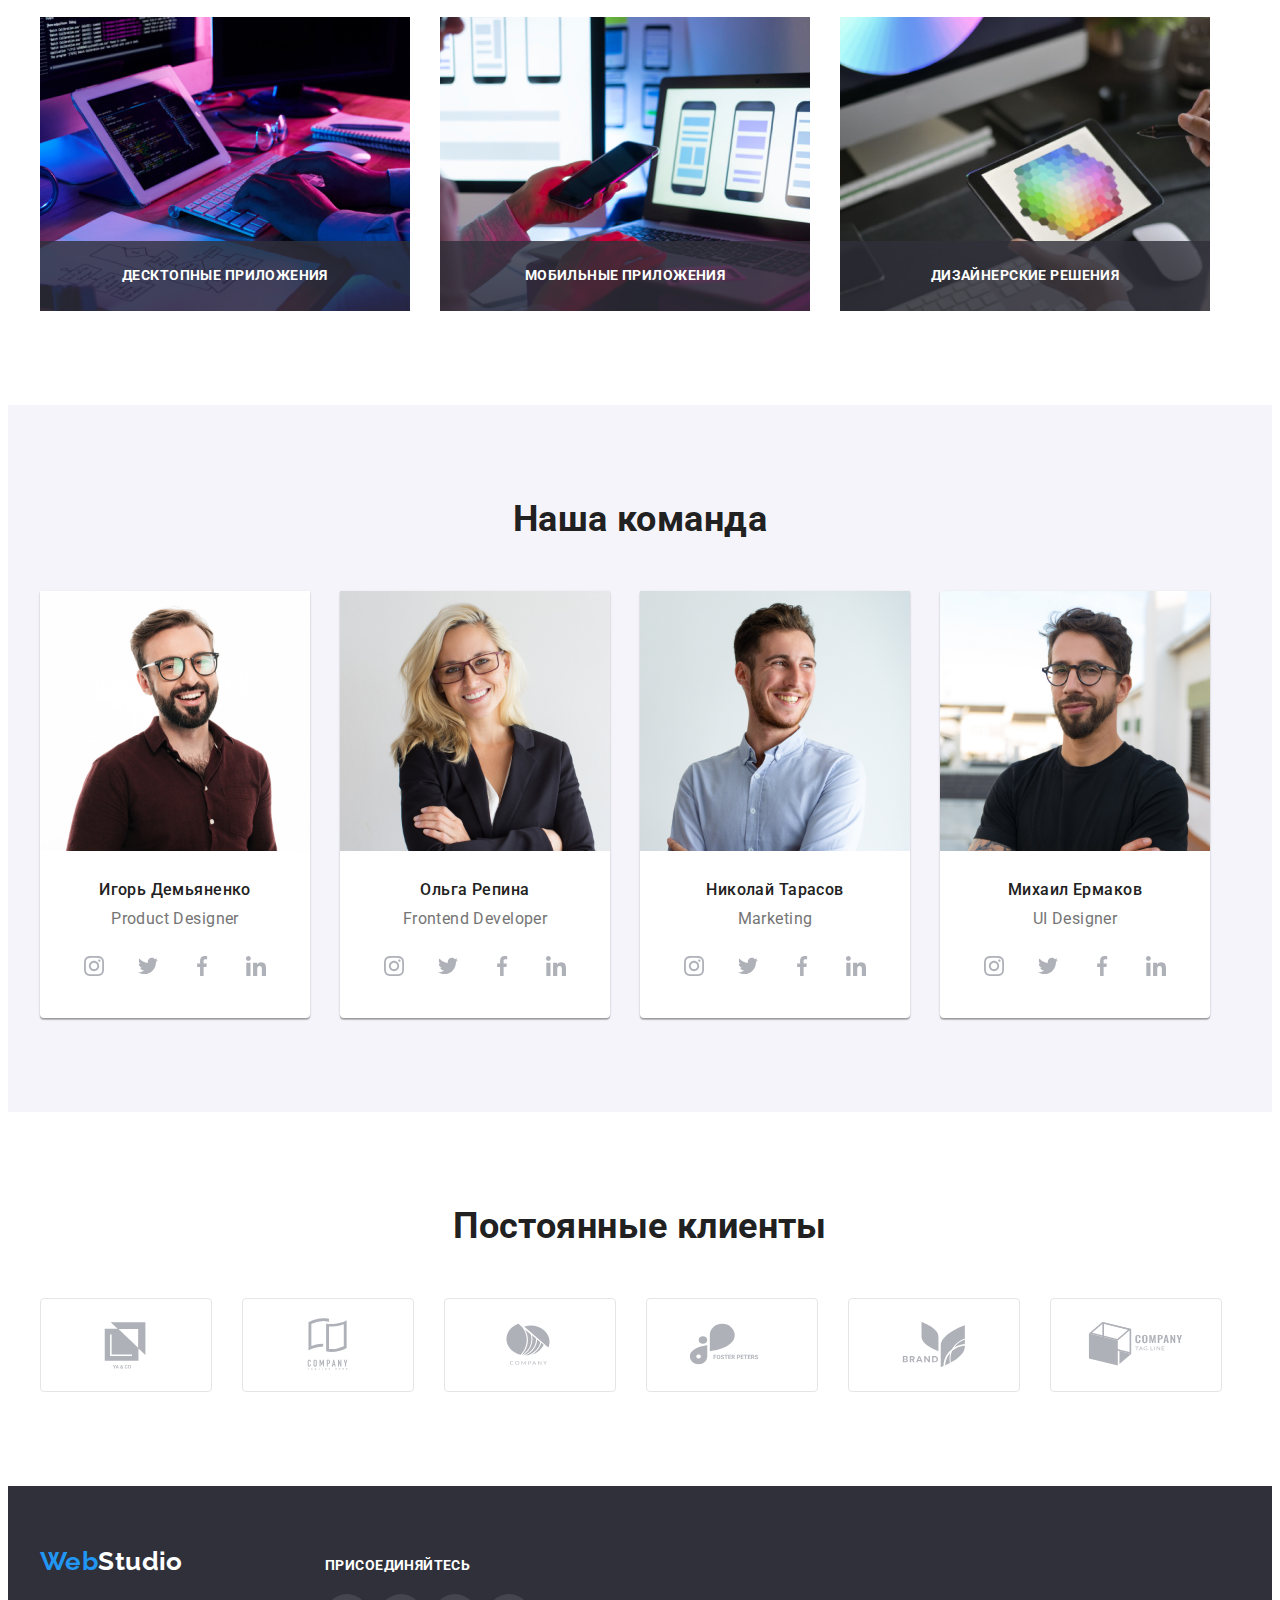
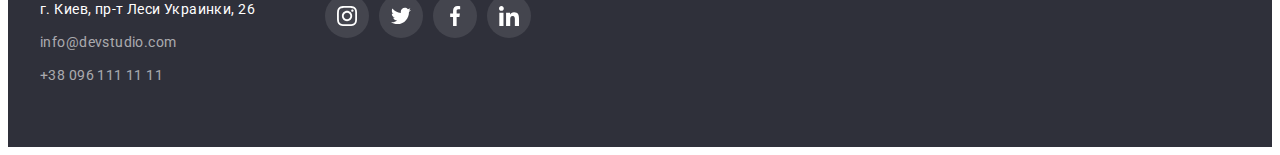
==== commit e8477858: "Добавляет замечания" ====
--- a/index.html
+++ b/index.html
@@ -121,28 +121,28 @@
 
         <ul class="work-list list">
           <li class="item">
-            <div class="app-thumb">
+            
               <img src="./images/img1.jpg" alt="Компьютер" width="370" />
               <div class="app-text">
                 <p>Десктопные приложения</p>
               </div>
-            </div>
-          </li>
-          <li class="item">
-            <div class="app-thumb">
+            
+          </li>
+          <li class="item">
+            
               <img src="./images/img2.jpg" alt="Телефон" width="370" />
               <div class="app-text">
                 <p>Мобильные приложения</p>
               </div>
-            </div>
-          </li>
-          <li class="item">
-            <div class="app-thumb">
+            
+          </li>
+          <li class="item">
+            
               <img src="./images/img3.jpg" alt="Планшет" width="370" />
               <div class="app-text">
                 <p>Дизайнерские решения</p>
               </div>
-            </div>
+            
           </li>
         </ul>
         </div>
--- a/css/styles.css
+++ b/css/styles.css
@@ -96,6 +96,8 @@
 
   color: var(--title-text-color);
   text-decoration: none;
+
+  transition: color 250ms cubic-bezier(0.4, 0, 0.2, 1);
 }
 .site-nav .link:hover,
 .site-nav .link:focus {
@@ -131,9 +133,7 @@
 }
 
 /* ------------header contacts---------------*/
-.site-cont a {
-  color: var(--primary-text-color);
-}
+
 
 .site-cont .link:hover,
 .site-cont .link:focus {
@@ -156,6 +156,10 @@
   align-items:center;
   padding-top: 32px;
   padding-bottom: 32px;
+
+  color: var(--primary-text-color);
+
+  transition: color 250ms cubic-bezier(0.4, 0, 0.2, 1);
 }
 
 .icon-envelope {
@@ -285,39 +289,33 @@
   margin-right: 30px;
 }
 
-.app-thumb {
+.work-list .item {
   position: relative;
 }
 
 
 .app-text {
   position: absolute;
-  display: block;
-  bottom: 7%;
-  left: 35%;
-  transform: translate(-25%, -25%);
-  margin: 0 auto;
+  
+  bottom: 0;
+  left: 0;
+  margin: 0;
+  display: flex;
+  justify-content: center;
+  align-items: center;
 
   font-weight: 700;
-  font-size: 14px;
   line-height: 1.14;
   text-align: center;
-  letter-spacing: 0.03em;
   text-transform: uppercase;
 
   color: #FFFFFF;
-}
-.app-thumb::before {
-  display: inline-block;
-  position: absolute;
-  content: "";
   width: 100%;
   height: 70px;
-  left: 0;
-  bottom: 0;
 
   background-color: rgba(47, 48, 58, 0.8);
 }
+
 
 
 /*----------------Наша команда---------------*/
@@ -373,8 +371,13 @@
   height: 44px;   
   border-radius: 50%;
   color: #AFB1B8;
-  /* outline: 2px solid tomato; */
-}
+  
+
+  transition: background-color 250ms cubic-bezier(0.4, 0, 0.2, 1),
+  color 250ms cubic-bezier(0.4, 0, 0.2, 1);
+ 
+}
+
 .icon-social {
   width: 20px;
   height: 20px;
@@ -385,7 +388,7 @@
   margin-right: 10px;
 }
 
-.icon-social:hover, .icon-social:focus, 
+
 .social-link:hover, .social-link:focus {
   color: var(--primary-bg-color);
   background-color: var(--accent-color);
@@ -407,17 +410,18 @@
   border-radius: 4px;
   border: 1px solid var(--color-border-buttom);
   color: #AFB1B8;
+
+  transition: border-color 250ms cubic-bezier(0.4, 0, 0.2, 1),
+  color 250ms cubic-bezier(0.4, 0, 0.2, 1);
   
 }
 .icon-name {
   width: 106px;
   height: 60px;
   fill: currentColor;
-  
-}
-
-.clients-link .icon-name:hover, 
-.clients-link .icon-name:focus, 
+ 
+}
+
 .clients-link:hover, .clients-link:focus {
   color: var(--accent-color);
   border-color: var(--accent-color);
@@ -449,10 +453,14 @@
 
 .address .address-maps {
   color: var(--primary-bg-color);
+
+  transition: color 250ms cubic-bezier(0.4, 0, 0.2, 1);
 }
 
 .address .address-mail {
   color: rgba(255, 255, 255, 0.6);
+
+  transition: color 250ms cubic-bezier(0.4, 0, 0.2, 1);
 }
 .address .link:hover,
 .address .link:focus {
@@ -508,6 +516,8 @@
   height: 44px;   
   border-radius: 50%;
   background-color: rgba(255, 255, 255, 0.1);
+
+  transition: background-color 250ms cubic-bezier(0.4, 0, 0.2, 1);
   
 }
 .fut-list .item-fut:not(:last-child) {
@@ -531,9 +541,16 @@
   font-size: 16px;
   line-height: 1.63;
   text-align: center;
-  border: 2px solid transparent;
+  padding: 6px 22px;
+  border: none;
   letter-spacing: 0.03em;
-}
+
+  transition: background-color 250ms cubic-bezier(0.4, 0, 0.2, 1),
+  color 250ms cubic-bezier(0.4, 0, 0.2, 1),
+  box-shadow 250ms cubic-bezier(0.4, 0, 0.2, 1);
+}
+    
+  
 
 .button.primary.link {
   padding: 10px 32px;
@@ -551,6 +568,8 @@
   color: var(--primary-bg-color);
   background-color: var(--accent-color);
   box-shadow: 0px 3px 1px rgba(0, 0, 0, 0.1), 0px 1px 2px rgba(0, 0, 0, 0.08), 0px 2px 2px rgba(0, 0, 0, 0.12);
+  
+  
 }
 .button.primary {
   color: var(--primary-bg-color);
@@ -559,9 +578,9 @@
   letter-spacing: 0.06em;
 }
 
-.button.link {
+/* .button.link {
   padding: 6px 22px;
-}
+} */
 .filtr {
   display: flex;
   margin-bottom: 50px;
@@ -588,9 +607,7 @@
 }
 
 .work .work-about {
-  margin-top: 0;
-  margin-bottom: 0;
-
+  color: var(--primary-text-color);
   font-size: 16px;
   line-height: 1.87;
 }
@@ -616,8 +633,6 @@
   border-left: 1px solid var(--color-border);
   border-right: 1px solid var(--color-border);
 }
-
-
 
 .visually-hidden {
   position: absolute;
@@ -631,20 +646,25 @@
   clip: rect(0 0 0 0);
   overflow: hidden;
 }
+
+
 .shadow {
   display: block;
 }
 .shadow:hover,
 .shadow:focus {
   box-shadow: 0px 1px 1px rgba(0, 0, 0, 0.12), 0px 4px 4px rgba(0, 0, 0, 0.06), 1px 4px 6px rgba(0, 0, 0, 0.16);
+  transition: box-shadow 250ms cubic-bezier(0.4, 0, 0.2, 1);
 }
 .shadow:hover .text-thumb, 
 .shadow:focus .text-thumb {
   opacity: 1;
 }
 
+
 .work-thumb {
   position: relative;
+  overflow: hidden;
 }
 .text-thumb {
   position: absolute;
@@ -663,22 +683,32 @@
   color: #FFFFFF;
 
   opacity: 0;
-}
-
-.work-thumb::before {
-  display: inline-block;
+  transition: opacity 250ms cubic-bezier(0.4, 0, 0.2, 1);
+
+
+}
+
+.shadow-overlay {
+  
   position: absolute;
-  content: "";
+  
+  top: 0;
+  left: 0;
   width: 100%;
   height: 100%;
   background-color: rgba(33, 150, 243, 0.9);
 
-  opacity: 0;
-}
-
-.shadow:hover .work-thumb::before, 
-.shadow:focus .work-thumb::before {
+  /* opacity: 0; */
+  transform: translateY(100%);
+
+  transition: transform 250ms cubic-bezier(0.4, 0, 0.2, 1);
+
+}
+
+.shadow:hover .shadow-overlay, 
+.shadow:focus .shadow-overlay {
   opacity: 1;
+  transform: translateY(0);
 }
 
 
@@ -692,12 +722,20 @@
   height: 100%;
 
   background-color:rgba(0, 0, 0, 0.2);
-}
+
+  opacity: 1;
+  transition: opacity 250ms cubic-bezier(0.4, 0, 0.2, 1);
+}
+
+.backdrop.is-hidden .modal {
+  transform: translate(-50%, -50%) scale(0.9);
+}
+
 .modal {
   position: absolute;
   top: 50%;
   left: 50%;
-  transform: translate(-50%, -50%);
+  
 
   width: 528px;
   height: 581px;
@@ -706,7 +744,13 @@
   background: var(--primary-bg-color);
   box-shadow: 0px 1px 3px rgba(0, 0, 0, 0.12), 0px 1px 1px rgba(0, 0, 0, 0.14), 0px 2px 1px rgba(0, 0, 0, 0.2);
   border-radius: 4px;
-}
+
+  transform: translate(-50%, -50%) scale(1);
+
+  transition: transform 250ms cubic-bezier(0.4, 0, 0.2, 1);
+}
+
+
 
 .icon-close {
   width: 18px;
@@ -731,4 +775,5 @@
 .backdrop.is-hidden {
   opacity: 0;
   pointer-events: none;
+  /* visibility: hidden; */
 }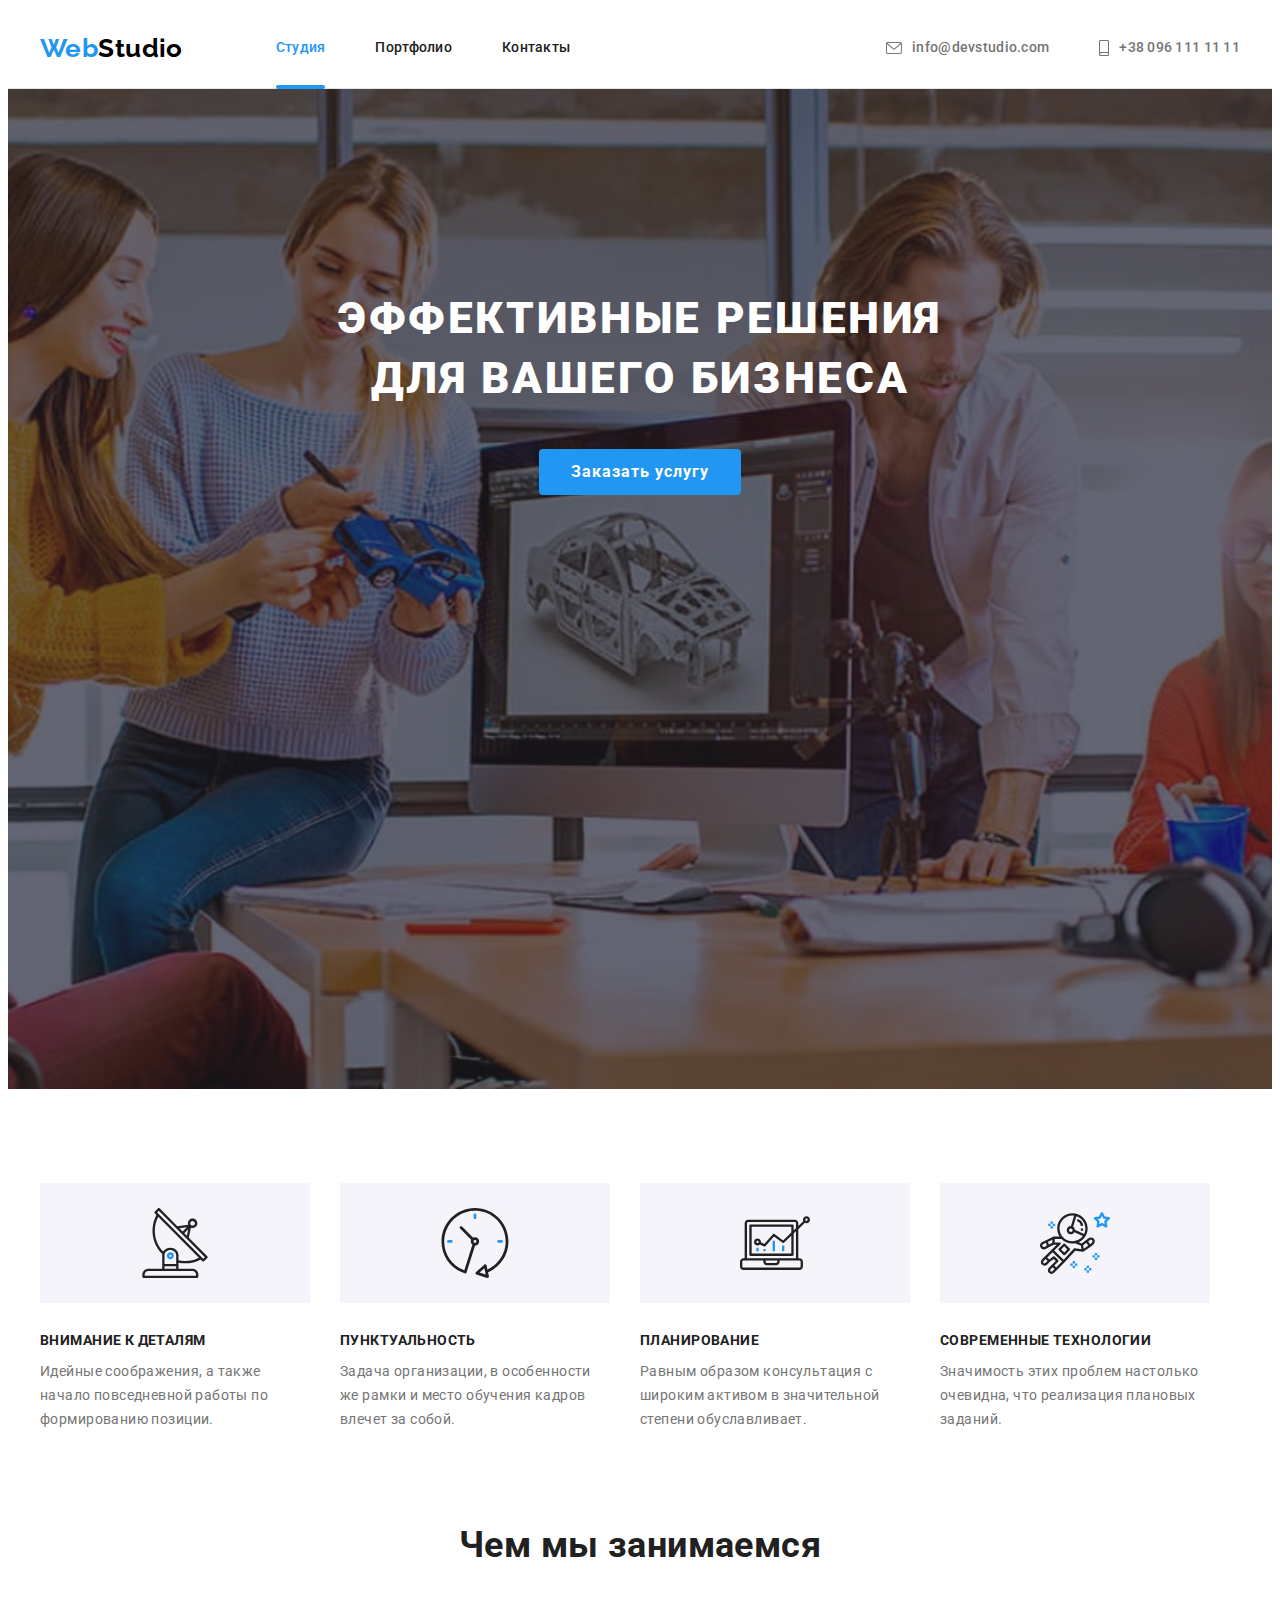
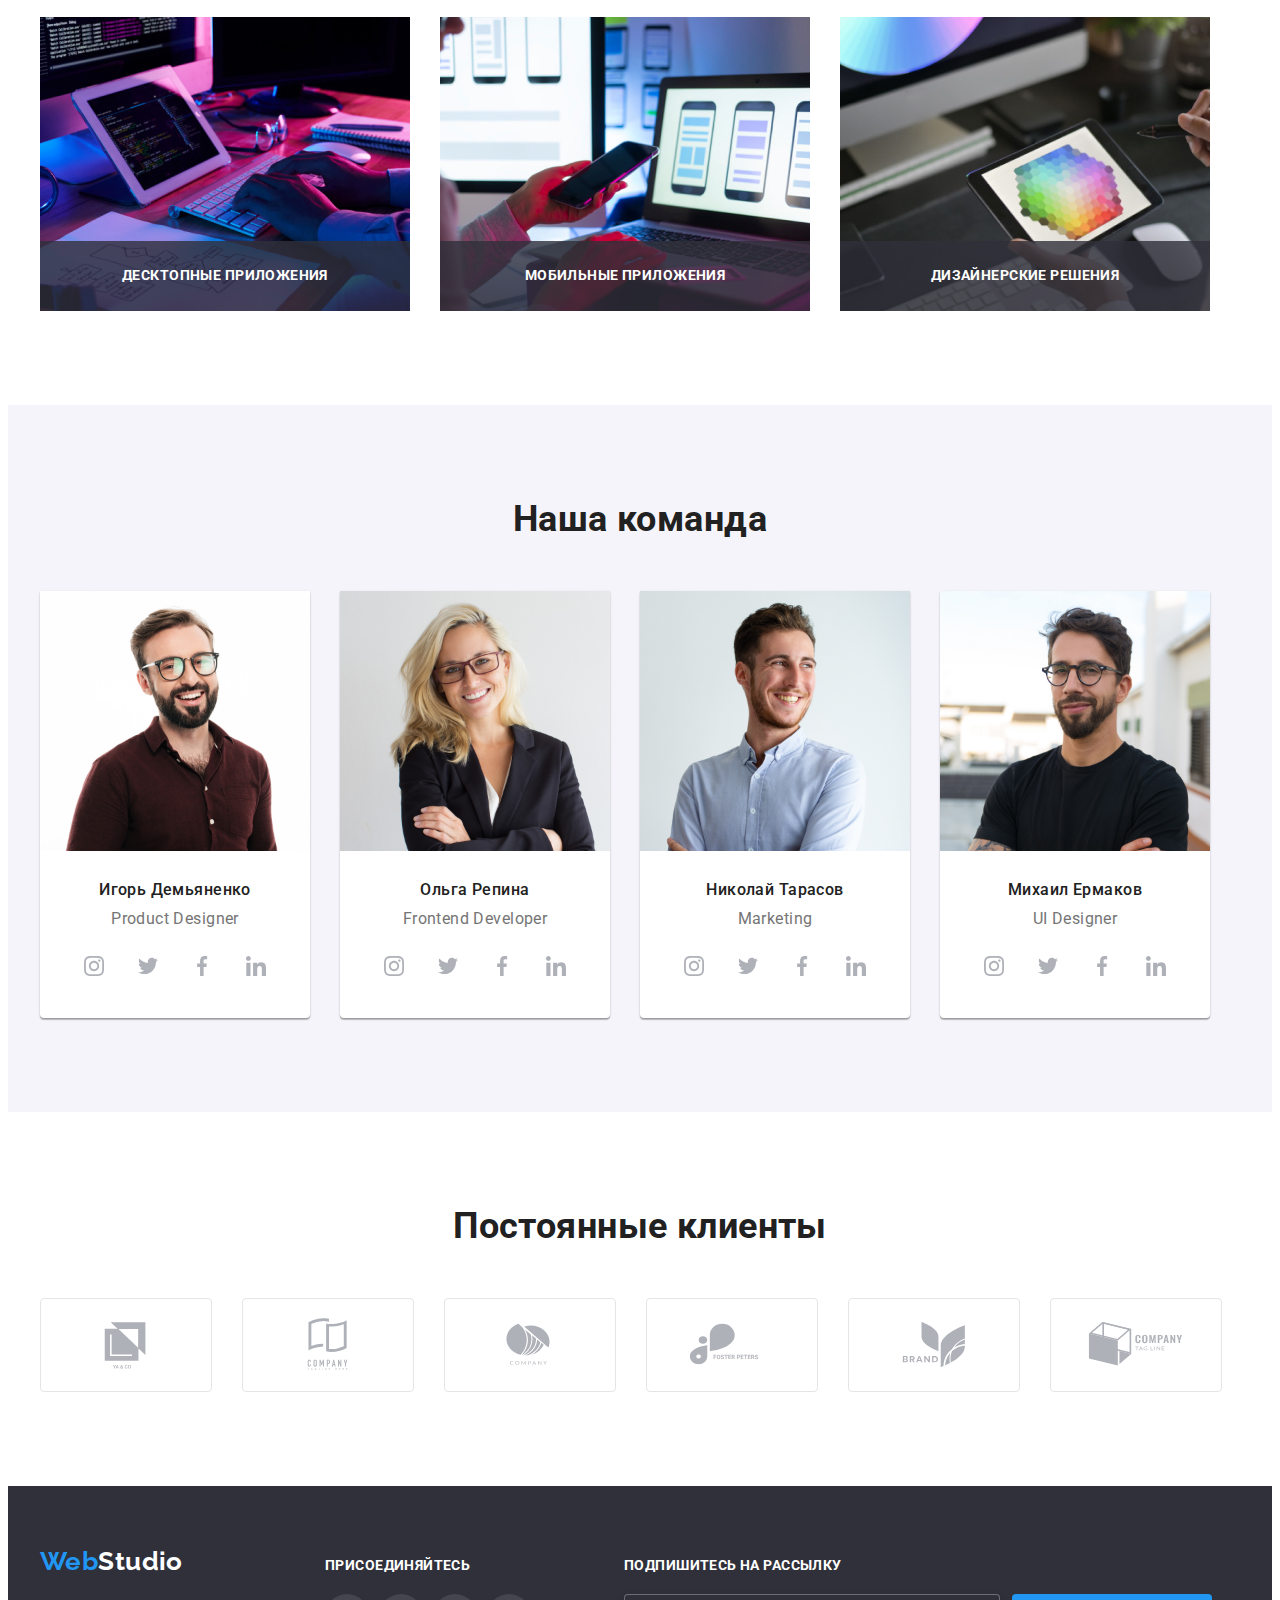
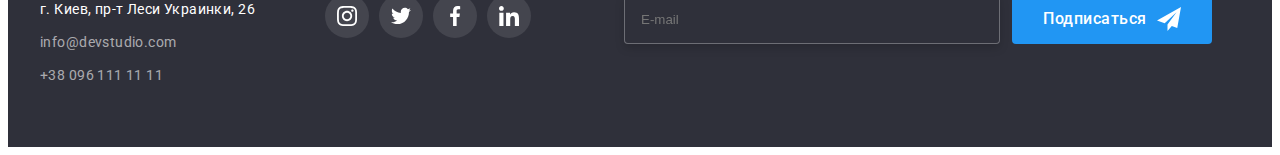
==== commit c6a80dbc: "Добавляем футер" ====
--- a/index.html
+++ b/index.html
@@ -123,26 +123,20 @@
           <li class="item">
             
               <img src="./images/img1.jpg" alt="Компьютер" width="370" />
-              <div class="app-text">
-                <p>Десктопные приложения</p>
-              </div>
-            
-          </li>
-          <li class="item">
-            
+                <p class="app-text">Десктопные приложения</p>
+              
+          </li>
+          <li class="item">
+      
               <img src="./images/img2.jpg" alt="Телефон" width="370" />
-              <div class="app-text">
-                <p>Мобильные приложения</p>
-              </div>
-            
+                <p class="app-text">Мобильные приложения</p>
+              
           </li>
           <li class="item">
             
               <img src="./images/img3.jpg" alt="Планшет" width="370" />
-              <div class="app-text">
-                <p>Дизайнерские решения</p>
-              </div>
-            
+                <p class="app-text">Дизайнерские решения</p>
+              
           </li>
         </ul>
         </div>
@@ -477,6 +471,24 @@
         </li>
       </ul>
       </div>
+
+      <form class="form">
+        <h2 class="spend-titel">Подпишитесь на рассылку</h2>
+        <div class="spend-form-fut">
+          <div class="spend-form">
+            <label for="mail" class="form-label"></label>
+            <input type="email" name="mail" id="mail" placeholder="E-mail" class="form-input"/>
+          </div>
+          <button type="submit" class="button spend-btn">Подписаться
+            <svg class="icon-spend">
+              <use href="./images/symbol-defs.svg#send"></use>
+            </svg>
+          </button>
+        </div>
+
+        
+
+      </form>
       
       </div>
     </footer>
@@ -490,6 +502,29 @@
             <use href="./images/symbol-defs.svg#close-black-18dp-2-1"></use>
           </svg>
         </button>
+        <form>
+          <h2>Оставьте свои данные, мы вам перезвоним</h2>
+
+          <label for="name">Имя</label>
+          <input type="text" name="name" id="name"/>
+
+          <label for="tel">Телефон</label>
+          <input tipe="tel" name="tel" id="tel"/>
+
+          <label for="mail">Почта</label>
+          <input type="email" name="mail" id="mail"/>
+
+          <label for="comment">Комментарий</label>
+          <textarea name="comment" id="comment"></textarea>
+
+          <input type="checkbox" name="agreement" id="agreement">
+          <label for="agreement">Соглашаюсь с рассылкой и принимаю 
+            <a href="">Условия договора</a>
+          </label>
+
+
+          <button type="submit">Отправить</button>
+        </form>
       </div>
     </div>
 
--- a/css/styles.css
+++ b/css/styles.css
@@ -507,6 +507,7 @@
 
 .soc-fut {
   margin-left: 70px;
+  margin-right: 93px;
 }
 .social-border {
   display: flex;
@@ -527,7 +528,51 @@
   background-color: var(--accent-color);
 }
 
-
+/* -----------------Форма--------------- */
+
+
+.form input {
+  margin: 0;
+  padding: 0;
+  padding-left: 16px;
+  width: 358px;
+  border: 1px solid rgba(255, 255, 255, 0.3);
+  filter: drop-shadow(0px 4px 4px rgba(0, 0, 0, 0.15));
+  border-radius: 4px;
+  background-color: #2F303A;
+}
+
+.spend-titel {
+  font-weight: 700;
+  font-size: 14px;
+  line-height: 1.14;
+  text-transform: uppercase;
+  margin-bottom: 20px;
+  
+  color: var(--primary-bg-color);
+}
+.button.spend-btn {
+  margin-left: 12px;
+  width: 200px;
+  height: 50px;
+  background-color: var(--accent-color);
+  color: var(--primary-bg-color);
+  display: flex;
+  align-items: center;
+  justify-content: center;
+}
+.spend-form {
+  display: flex;
+  
+}
+.spend-form-fut {
+  display: flex;
+}
+.icon-spend {
+  width: 24px;
+  height: 24px;
+  margin-left: 10px;
+}
 
 /*-------------button-------------------*/
 
